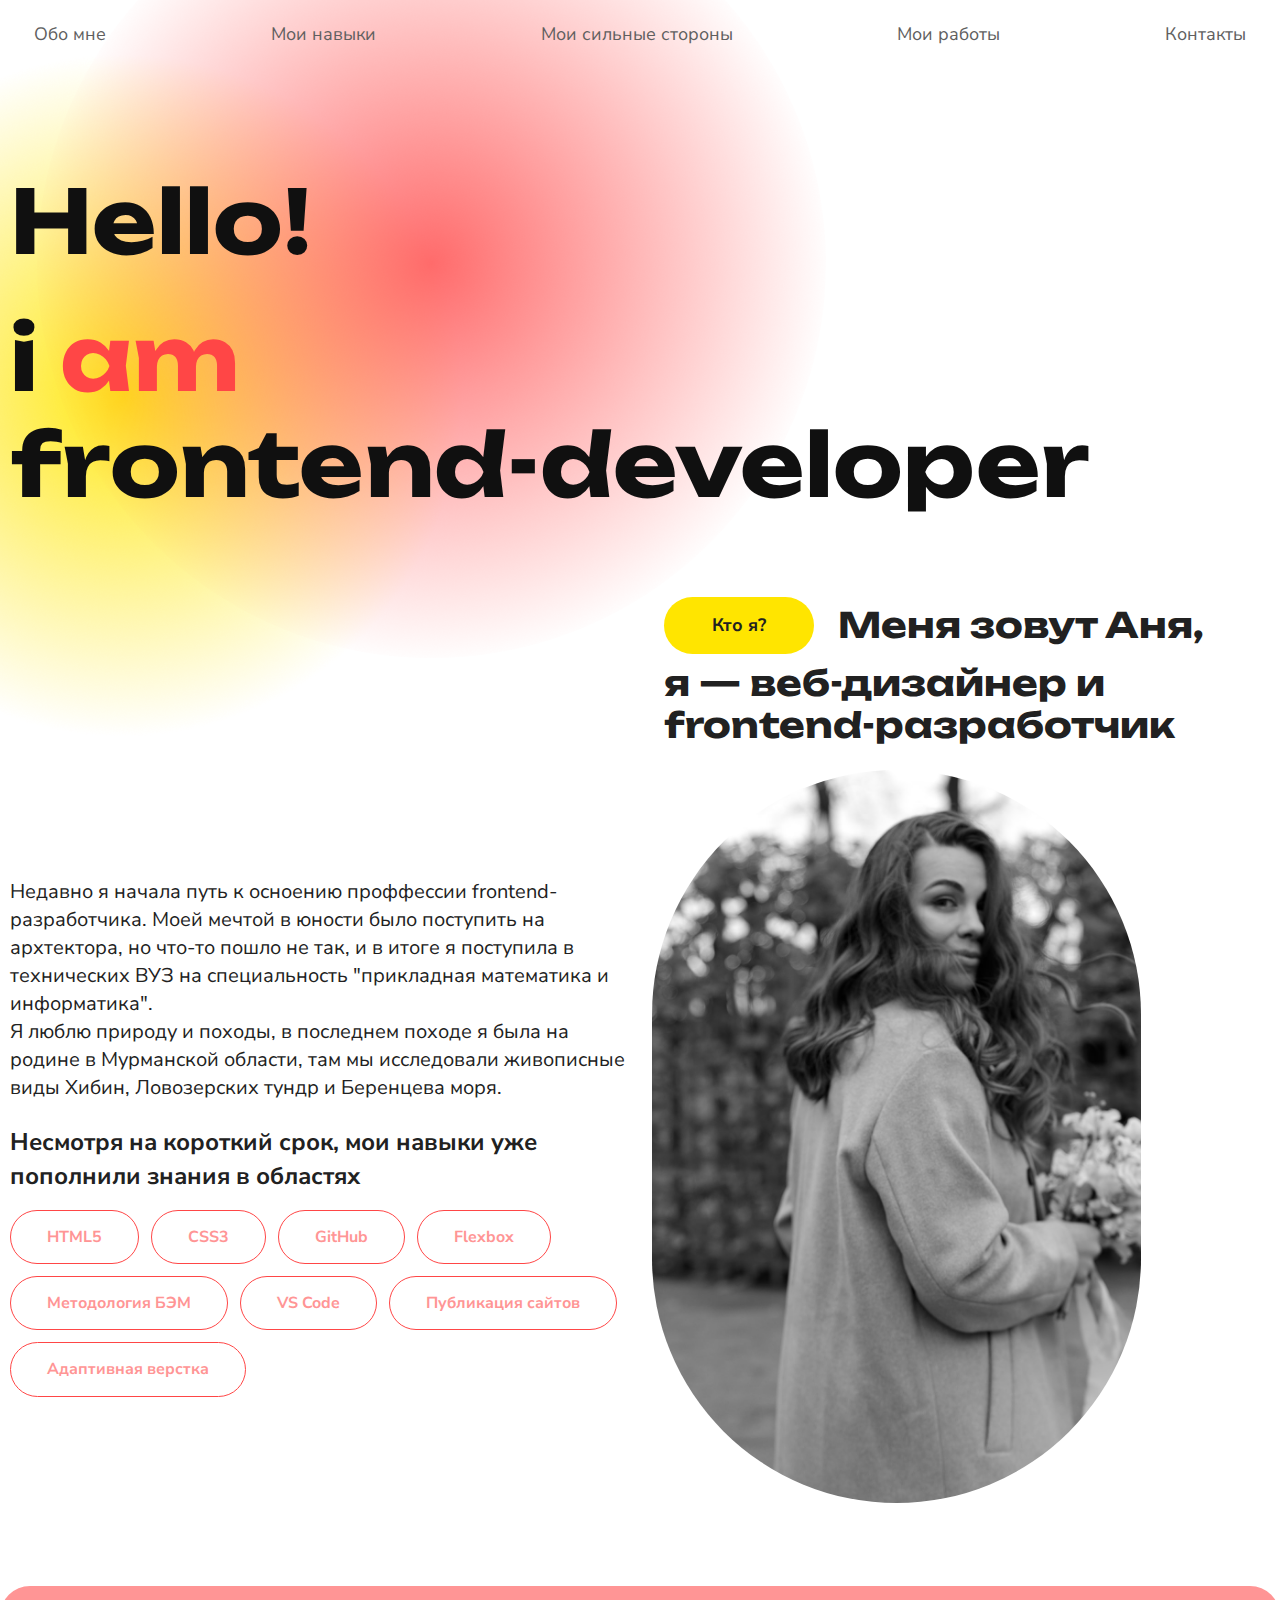
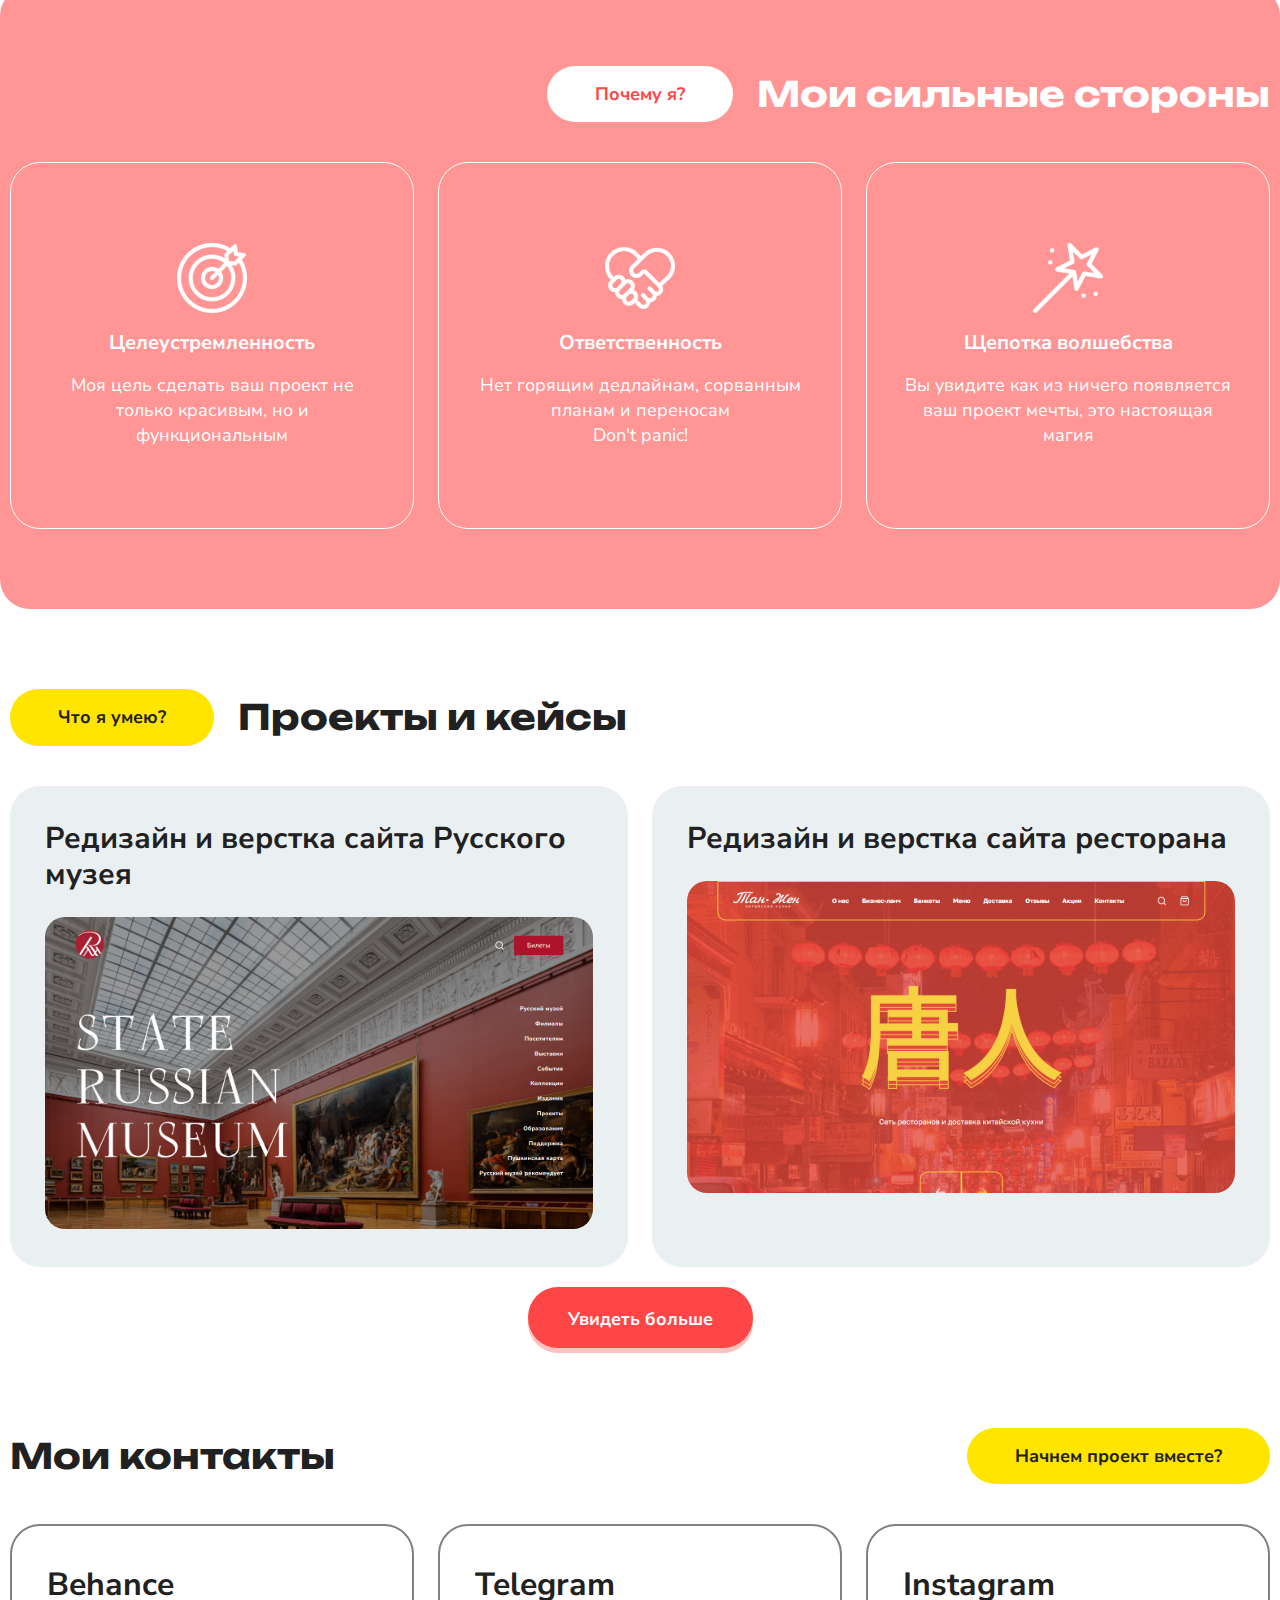
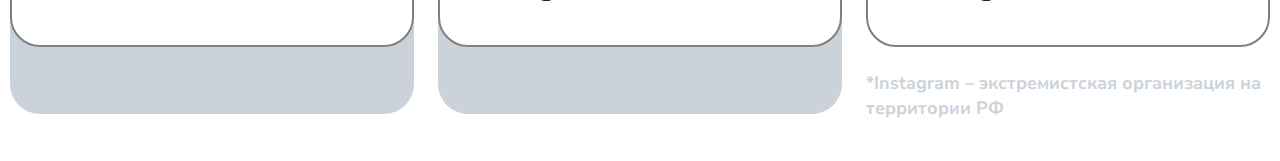
==== index.html @ 2a710a18 "All | без моб.вер" ====
<!DOCTYPE html>
<html lang="en">
<head>
    <meta charset="UTF-8">
    <meta http-equiv="X-UA-Compatible" content="IE=edge">
    <meta name="viewport" content="width=device-width, initial-scale=1.0">

    <!-- Обнуляем стили браузера -->
    <link rel="stylesheet" href="/css/reset.css">

    <!-- Подключаем стили= -->
    <link rel="stylesheet" href="/css/style.css">

    <!-- Шрифт Unbounded -->
    <link rel="preconnect" href="https://fonts.googleapis.com">
    <link rel="preconnect" href="https://fonts.gstatic.com" crossorigin>
    <link href="https://fonts.googleapis.com/css2?family=Unbounded:wght@300;400;600;800&display=swap" rel="stylesheet">
    
    <!-- Шрифт Nunito Sans -->
    <link rel="preconnect" href="https://fonts.googleapis.com">
    <link rel="preconnect" href="https://fonts.gstatic.com" crossorigin>
    <link href="https://fonts.googleapis.com/css2?family=Nunito+Sans:wght@300;400;600;800&display=swap" rel="stylesheet">

    <title>Сайт - портфолио</title>

</head>
<body>
    
    
    <!-- главная -->
    <!-- Картинки на баннере -->
    <img class="img-header" src="/images/bg/bg-header.png" alt="Фоновая картинка">
    <!-- header для desctop версии -->
    <header class="container">
        <ul class="nav-list">
            <a href="#me">
                <li class="nav-item">
                    Обо мне
                </li>
            </a>
            <a href="#skills">
                <li class="nav-item">
                    Мои навыки
                </li>
            </a>
            <a href="#power">
                <li class="nav-item">
                    Мои сильные стороны
                </li>
            </a>
            <a href="#job">
                <li class="nav-item">
                    Мои работы
                </li>
            </a>
            <a href="#contacts">
                <li class="nav-item">
                    Контакты
                </li>
            </a>
        </ul>
    </header>

    <!-- header для mob версии -->
    <main>
        <!-- ПРИВЕТСТВЕННЫЙ БАННЕР -->
        <section class="container section-home">
            <img class="img-home" src="/images/36.jpg" alt="Моё фото">
            <div class="text-home">
                <h1 class="title-home">
                    Hello!
                </h1>
                <p class="subtitle-home">
                    i <span class="subtitle-accent"> am</span> <br>
                    frontend-developer
                </p>
            </div>
        </section>

        <!-- ОБО МНЕ И НАВЫКАХ -->
        <section class="container" id="me">
            <div class="about-title-list">
                <div class="about-title-item about-title-indent">
                    <p class="about-subtitle fillet-shape">
                        Кто я?
                    </p>
                    <h2 class="about-title">
                        Меня зовут Аня,
                    </h2>
                </div>
                <div class="about-title-item">
                    <p class="about-title">
                        я — веб-дизайнер и frontend-разработчик
                    </p>
                </div>
            </div>
            <div class="about-list">
                <div class="about-item">
                    <p class="about-text">
                        Недавно я начала путь к осноению проффессии frontend-разработчика. Моей мечтой в юности было поступить на архтектора, но что-то пошло не так, и в итоге я поступила в технических ВУЗ на специальность "прикладная математика и информатика".
                        <br>Я люблю природу и походы, в последнем походе я была на родине в Мурманской области, там мы исследовали живописные виды Хибин, Ловозерских тундр и Беренцева моря.
                    </p>
                    <p id="skills" class="skills-title">
                        Несмотря на короткий срок, мои навыки уже пополнили знания в областях
                    </p>
                    <div class="skills-list">
                        <p class="skills-item">
                            HTML5
                        </p>
                        <p class="skills-item">
                            CSS3
                        </p>
                        <p class="skills-item">
                            GitHub
                        </p>
                        <p class="skills-item">
                            Flexbox
                        </p>
                        <p class="skills-item">
                            Методология БЭМ
                        </p>
                        <p class="skills-item">
                            VS Code
                        </p>
                        <p class="skills-item">
                            Публикация сайтов
                        </p>
                        <p class="skills-item">
                            Адаптивная верстка
                        </p>
                    </div>
                </div>
                <div class="about-item">
                    <img class="about-img" src="/images/about.jpg" alt="Обо мне">
                </div>
            </div>
        </section>

        <!-- сильные стороны -->
        <section class="background-border">
            <div id="power" class="container">
                <div class="about-title-item left-alignment">
                    <p class="power-subtitle fillet-shape">
                        Почему я?
                    </p>
                    <h2 class="power-title">
                        Мои сильные стороны
                    </h2>
                </div>
                    
                <div class="nav-power-list">
                    <div class="nav-power-item">
                        <img class="power-icon" src="/icon/goal.svg" alt="Иконка целеустремленность">
                        <p class="power-subtitle-item">
                            Целеустремленность
                        </p>
                        <p class="power-description">
                            Моя цель сделать ваш проект не только красивым, но и функциональным
                        </p>
                    </div>
                    <div class="nav-power-item">
                        <img class="power-icon" src="/icon/fair.svg" alt="Иконка Ответственность">
                        <p class="power-subtitle-item">
                            Ответственность
                        </p>
                        <p class="power-description">
                            Нет горящим дедлайнам, сорванным планам и переносам 
                            <br>Don't panic!
                        </p>
                    </div>
                    <div class="nav-power-item">
                        <img class="power-icon" src="/icon/magic.svg" alt="Иконка волшебства">
                        <p class="power-subtitle-item">
                            Щепотка волшебства
                        </p>
                        <p class="power-description">
                            Вы увидите как из ничего появляется ваш проект мечты, это настоящая магия
                        </p>
                    </div>
                </div>

            </div>
        </section>

        <!-- РАБОТЫ -->
        <section class="container">
            <div class="about-title-item">
                <p class="about-subtitle fillet-shape">
                    Что я умею?
                </p>
                <h2 class="about-title">
                    Проекты и кейсы
                </h2>
            </div>

            <div class="portfolio-list">
                <div class="portfolio-item">
                    <p class="title-portfolio">
                        Редизайн и верстка сайта Русского музея
                    </p>
                    <a href="https://state-russian-museum.netlify.app/">
                        <img class="img-portfolio" src="/images/russian-museum.svg" alt="Сайт Русского музея">
                    </a>
                </div>
                <div class="portfolio-item">
                    <p class="title-portfolio">
                        Редизайн и верстка сайта ресторана
                    </p>
                    <a href="https://tan-zhen.netlify.app/">
                        <img class="img-portfolio" src="/images/tan-zhen.svg" alt="Ресторан Тан Жен">
                    </a>
                </div>
            </div>

            <button class="btn cntr-alignment">
                Увидеть больше
            </button>
        </section>
        

    </main>

    <!-- контакты -->
    <footer class="container indent80px">
        <div id="contacts" class="about-title-item-revese">
            <p class="about-subtitle fillet-shape ">
                Начнем проект вместе?
            </p>
            <h2 class="about-title">
                Мои контакты
            </h2>
        </div>

        <div class="footer-list">

            <div class="item-width">
                <div class="footer-item item-shadow">
                    <a href="https://www.behance.net/64586a9d">
                        <p class="subtitle-footer">
                            Behance
                        </p>
                    </a>
                </div>
            </div>
        
            <div class="item-width">
                <div class="footer-item item-shadow">
                    <a href="https://www.behance.net/64586a9d">
                        <p class="subtitle-footer">
                            Telegram
                        </p>
                    </a>
                </div>
            </div>

            <div class="item-not-shadow item-width">
                <div class="footer-item">
                    <a href="https://www.instagram.com/sheleshen_ann">
                        <p class="subtitle-footer">
                            Instagram
                        </p>
                    </a>
                </div>
                <p class="fotter-description">
                    *Instagram – экстремистская организация на территории РФ
                </p>
            </div>
        </div>

    </footer>

</body>
</html>
---- css/style.css ----
/* Общие */

* {
    box-sizing: border-box;
    scroll-behavior: smooth;
    position: relative;
    font-family: 'Nunito Sans', sans-serif;
}

:root {
    /* MAIN */
    --main-grey: #4C4C4C;
    --main-yellow:#FFE500;
    --main-pink: #FF4646;
    --main-pink-light: #FF9595;

    /* BG */
    --bg-white: #ffffff;
    /* --bg-light2: #e5e7f0; */
    --bg-light: #EAF0F2;
    --bg-blue-light: #CCD2DA;
    --main-pink-elight: #ffd3d3;

    /* STROKE */
    --str-grey: #818181;

    /* ТЕКСТ */
    --text-black: #212121;
    --text-header: #101010;
    --text-menu: #5F5F5F;
    --text-menu-hov: #8d8d8d;
    --text-red: #FF4646;
    --text-white: #ffffff;
    --text-light: #CCD2DA;

    /* GAPы */
    --gap8: 8px;
    --gap12: 12px;
    --gap16: 16px;
    --gap24: 24px;
    --gap32: 32px;

    /*  BTN */
    /* Primary */
    --btn-pr-bg: #FF4646;
    --btn-pr-t: #ffffff;
    --btn-pr-sh: #FFC0C0;
    --btn-pr-bgh: #FF4646;
    --btn-pr-th: #ffffff;
    --btn-pr-bgcl: #B72424;
    --btn-pr-tcl: #ffffff;
}


/* ТЕКСТ И ССЫЛКИ */

a, p, ul, li, h3, h4, h5, h6 {
    font-family: 'Nunito Sans', sans-serif;
}

a {
    text-decoration: none;
}

p {
    font-style: normal;
    font-weight: 400;
    font-size: 18px;
    line-height: 140%;
    color: var(--text-black);
}


/*  BTN КНОПКИ */

.btn {
    font-family: 'Nunito Sans', sans-serif;
    background-color: var(--btn-pr-bg);
    border: none;
    border-radius: 30px;
    color: var(--btn-pr-t);
    box-shadow: 0px 5px 0px var(--btn-pr-sh);
    
    font-weight: 700;
    font-size: 18px;
    line-height: 140%;

    text-align: center;
    padding: 20px 40px 16px 40px;
    cursor: pointer;
}

.btn:hover {
    box-shadow: 0px 0px 0px var(--btn-pr-sh);
    transition: all 100ms linear;
}

.btn:active {
    background-color: var(--btn-pr-bgcl);
    color: var(--btn-pr-tcl);
    transition: all 200ms linear;
}


/* РАЗМЕРЫ КНОПОК - normal по умолчанию */

.large {
    font-size: 20px;
    padding: 20px 32px;
}

.normal {
    font-size: 20px;
    padding: 16px 32px;
}

.medium {
    font-size: 16px;
    padding: 14px 32px;
}

.smoll {
    font-size: 14px;
    padding: 12px 24px;
}

.extrasmoll {
    font-size: 14px;
    padding: 8px 24px;
}


/* ЗАГОЛОВКИ */

h1, .subtitle-home {
    font-family: 'Unbounded', sans-serif;
    font-size: 110px;
    font-style: normal;
    font-weight: 700;
    font-size: 96px;
    line-height: 120%;
    letter-spacing: 0.1px;
    color: var(--text-header);
}

@media (max-width: 600px) {
    h1, .subtitle-home {
        font-size: 64px;
    }
}

@media (min-width: 600px) and (max-width: 768px) {
    h1, .subtitle-home {
        font-size: 72px;
    }
}

@media (min-width: 768px) and (max-width: 1024px) {
    h1, .subtitle-home {
        font-size: 80px;
    }
}

@media (min-width: 1024px) and (max-width: 1280px) {
    h1, .subtitle-home {
        font-size: 88px;
    }
}

h2, .about-title {
    font-family: 'Unbounded', sans-serif;
    font-style: normal;
    font-weight: 700;
    font-size: 35px;
    line-height: 120%;
    color: var(--text-black);
}


/* CONTAINER */

.container {
    max-width: 1200px;
    margin-left: auto;
    margin-right: auto;
}

@media (max-width: 600px) {
    .container {
        max-width: calc(100% - 40px);
    }
}

@media (min-width: 600px) and (max-width: 768px) {
    .container {
        max-width: calc(100% - 40px);
    }
}

@media (min-width: 768px) and (max-width: 1024px) {
    .container {
        max-width: calc(100% - 40px);
    }
}

@media (min-width: 1024px) and (max-width: 1280px) {
    .container {
        max-width: calc(100% - 20px);
    }
}


/* ДРУГИЕ СВОЙСТВА */

.cntr-alignment {
    margin: 0px auto;
    display: block
}

.indent80px {
    padding-top: 80px;
}

/* ГЛАВНАЯ */


/* КАРТИНКИ */

.img-header {
    position: absolute;
    top: 0;
}


/* HEADER */

.nav-list {
    display: flex;
    justify-content: space-between;
    gap: 128px;

    padding: 24px;
}

@media (max-width: 768px) {
    .nav-list {
        display: none;
    }
}

@media (min-width: 768px) and (max-width: 1024px) {
    .nav-list {
        gap: 32px;
    }
}

@media (min-width: 1024px) and (max-width: 1280px) {
    .nav-list {
        gap: 64px;
    }
}

.nav-item {
    list-style-type: none;
    font-style: normal;
    font-weight: 400;
    font-size: 20px;
    line-height: 120%;
    color: var(--text-menu);
}

@media (min-width: 768px) and (max-width: 1024px) {
    .nav-item {
        font-size: 16px;
    }
}

@media (min-width: 1024px) and (max-width: 1280px) {
    .nav-item {
        font-size: 18px;
    }
}

.nav-item:hover {
    color: var(--text-menu-hov);
    transition: color 200ms linear;
}


/* баннер */

.section-home {
    padding-top: 24px;
}

.img-home {
    position: absolute;
    top: 34px;
    left: 680px;

    width: 310px;
    height: 310px;
    object-fit: cover;
    object-position: top;

    border-radius: 400px;
    -webkit-filter: grayscale(100%);
    filter: grayscale(100%);
}

@media (max-width: 600px) {
    .img-home {
        top: 70px;
        left: 280px;

        width: 200px;
        height: 200px;
    }
}

@media (min-width: 600px) and (max-width: 768px) {
    .img-home {
        top: 50px;
        left: 380px;

        width: 260px;
        height: 260px;
    }
}

@media (min-width: 768px) and (max-width: 1024px) {
    .img-home {
        top: 34px;
        left: 480px;

        width: 290px;
        height: 290px;
    }
}

@media (min-width: 1024px) and (max-width: 1280px) {
    .img-home {
        top: 34px;
        left: 580px;
    }
}

.text-home{
    padding-top: 75px;
}

.title-home {
    padding-bottom: 32px;
}

.subtitle-accent {
    color: var(--text-red);
}

.subtitle-home {
    padding-bottom: 80px;
}


/* ОБО МНЕ */

.about-title-list {
    margin-left: auto;
    width: calc(100% / 2 - var(--gap24));
    display: flex;
    flex-direction: column;
    padding-bottom: 24px;
}

.about-title-item {
    display: flex;
    flex-direction: row;
    align-items: center;
    gap: var(--gap24);
}

.about-title-indent {
    padding-bottom: 8px;
}

.about-subtitle {
    font-weight: 700;
    background-color: var(--main-yellow);
}

.fillet-shape {
    border-radius: 30px;
    padding: 16px 48px 15px 48px;
}

.about-list {
    display: flex;
    flex-direction: row;
    justify-content: space-between;
    align-items: center;
    gap: var(--gap24);
}

.about-item {
    width: calc((100% - var(--gap24)*1)/2);
}

.about-text {
    font-size: 20px;
    padding-bottom: 24px;
}

.skills-title {
    font-size: 24px;
    font-weight: 700;
    padding-bottom: 16px;
}

.skills-list {
    display: flex;
    flex-direction: row;
    flex-wrap: wrap;
    gap: var(--gap12);
}

.skills-item {
    font-weight: 700;
    font-size: 16px;
    border: 1px solid var(--main-pink);
    color: var(--main-pink-light);
    border-radius: 30px;
    padding: 15px 36px;
}

.about-img {
    border-radius: 294px;
    object-fit: cover;
    object-position: top;
    max-width: 588px;
    max-height: 733px;
}


/* СИЛЬНЫЕ СТОРОНЫ */

.background-border {
    background-color: var(--main-pink-light);
    border-radius: 30px;
    margin: 80px 0px;
    padding: 80px 0px;

}

.power-subtitle {
    font-weight: 700;
    background-color: var(--bg-white);
    color: var(--text-red);
}

.power-title {
    color: var(--text-white);
}

.left-alignment {
    justify-content: end;
}

.nav-power-list { 
    display: flex;
    flex-direction: row;
    justify-content: space-between;
    gap: var(--gap24);
    padding-top: 40px;
}

.nav-power-item {
    width: calc(100% - (var(--gap24)*2)/3);
    border-radius: 30px;
    border: 1px solid var(--bg-white);
    text-align: center; 

    display: flex;
    flex-direction: column;
    align-items: center;
    justify-content: center;
    flex-wrap: wrap;
    gap: var(--gap16);
    padding: 80px 32px;
}

.power-subtitle-item {
    font-size: 20px;
    font-weight: 700;
    color: var(--text-white);
}

.power-description {
    color: var(--text-white);
}

.power-icon {
    width: 70px;
}


/* Мое портфолио */

.portfolio-list {
    display: flex;
    flex-direction: row;
    gap: var(--gap24);
    padding: 40px 0px 20px 0px;
}

.portfolio-item {
    width: calc((100% - var(--gap24)*1)/2);

    padding: 35px;
    background: var(--bg-light);
    border-radius: 30px;
}

.title-portfolio {
    font-weight: 700;
    font-size: 30px;
    line-height: 120%;
    padding-bottom: 24px;
}

.img-portfolio {
    border-radius: 20px;
    object-fit: contain;
    width: 100%;
}


/* КОНТАКТЫ */

.about-title-item-revese {
    display: flex;
    flex-direction: row-reverse;
    justify-content: space-between;
    align-items: center;
    gap: var(--gap24);
}

.footer-list {
    display: flex;
    flex-direction: row;
    justify-content: space-between;
    gap: var(--gap24);
    padding: 40px 0px;
}

.footer-item {
    padding: 40px 0px 40px 35px;
    background: var(--bg-white);
    border: 2px solid var(--str-grey);
    border-radius: 30px;
}

.footer-item:hover {
    border: 2px solid var(--main-pink-light);
    transition: all 200ms linear;
}

.item-width {
    width: calc((100% - var(--gap24)*2)/3);
    overflow: hidden;
}

.item-shadow {
    box-shadow: 0px 67px 0px var(--bg-blue-light);
}

.item-shadow:hover {
    box-shadow: 0px 67px 0px var(--main-pink-elight);
}

.item-not-shadow {
    display: flex;
    flex-direction: column;
    gap: var(--gap24);
}

.subtitle-footer {
    font-weight: 700;
    font-size: 32px;
    line-height: 120%;
}

.fotter-description {
    font-weight: 700;
    color: var(--text-light);
}
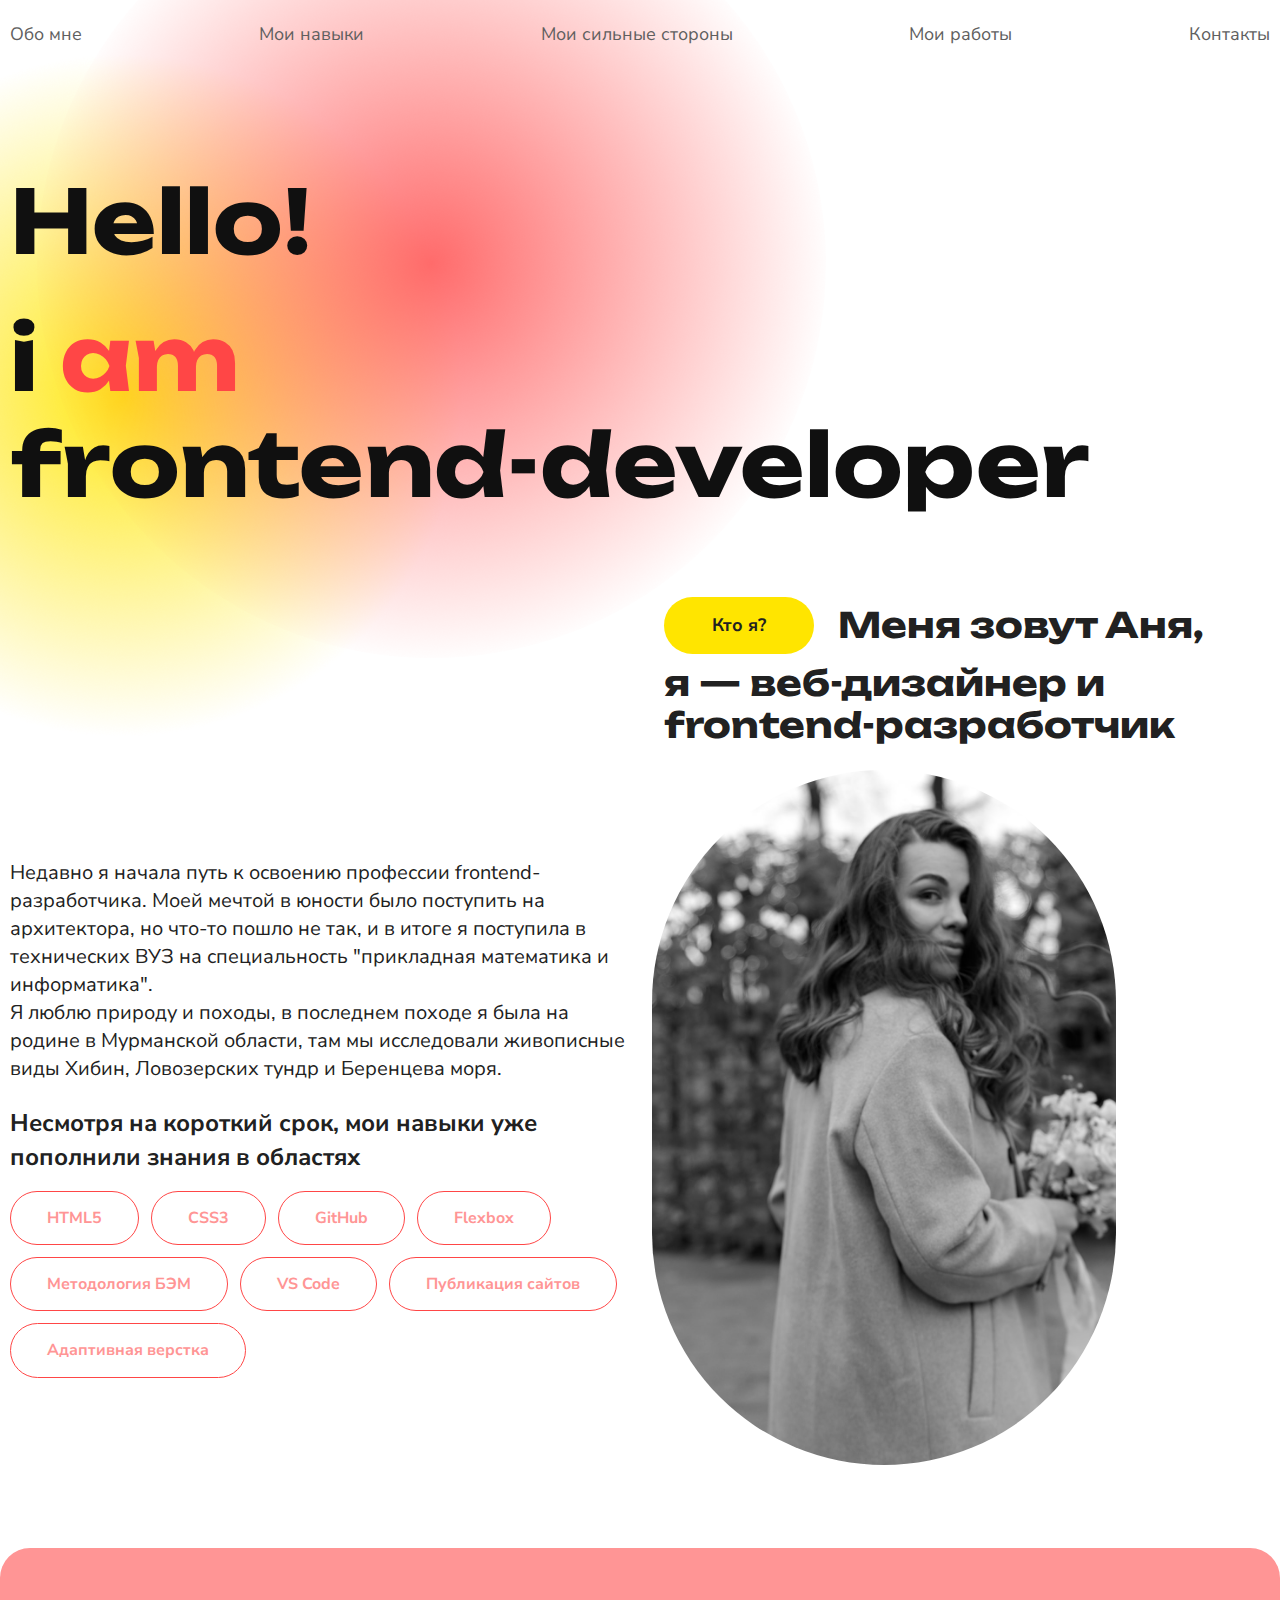
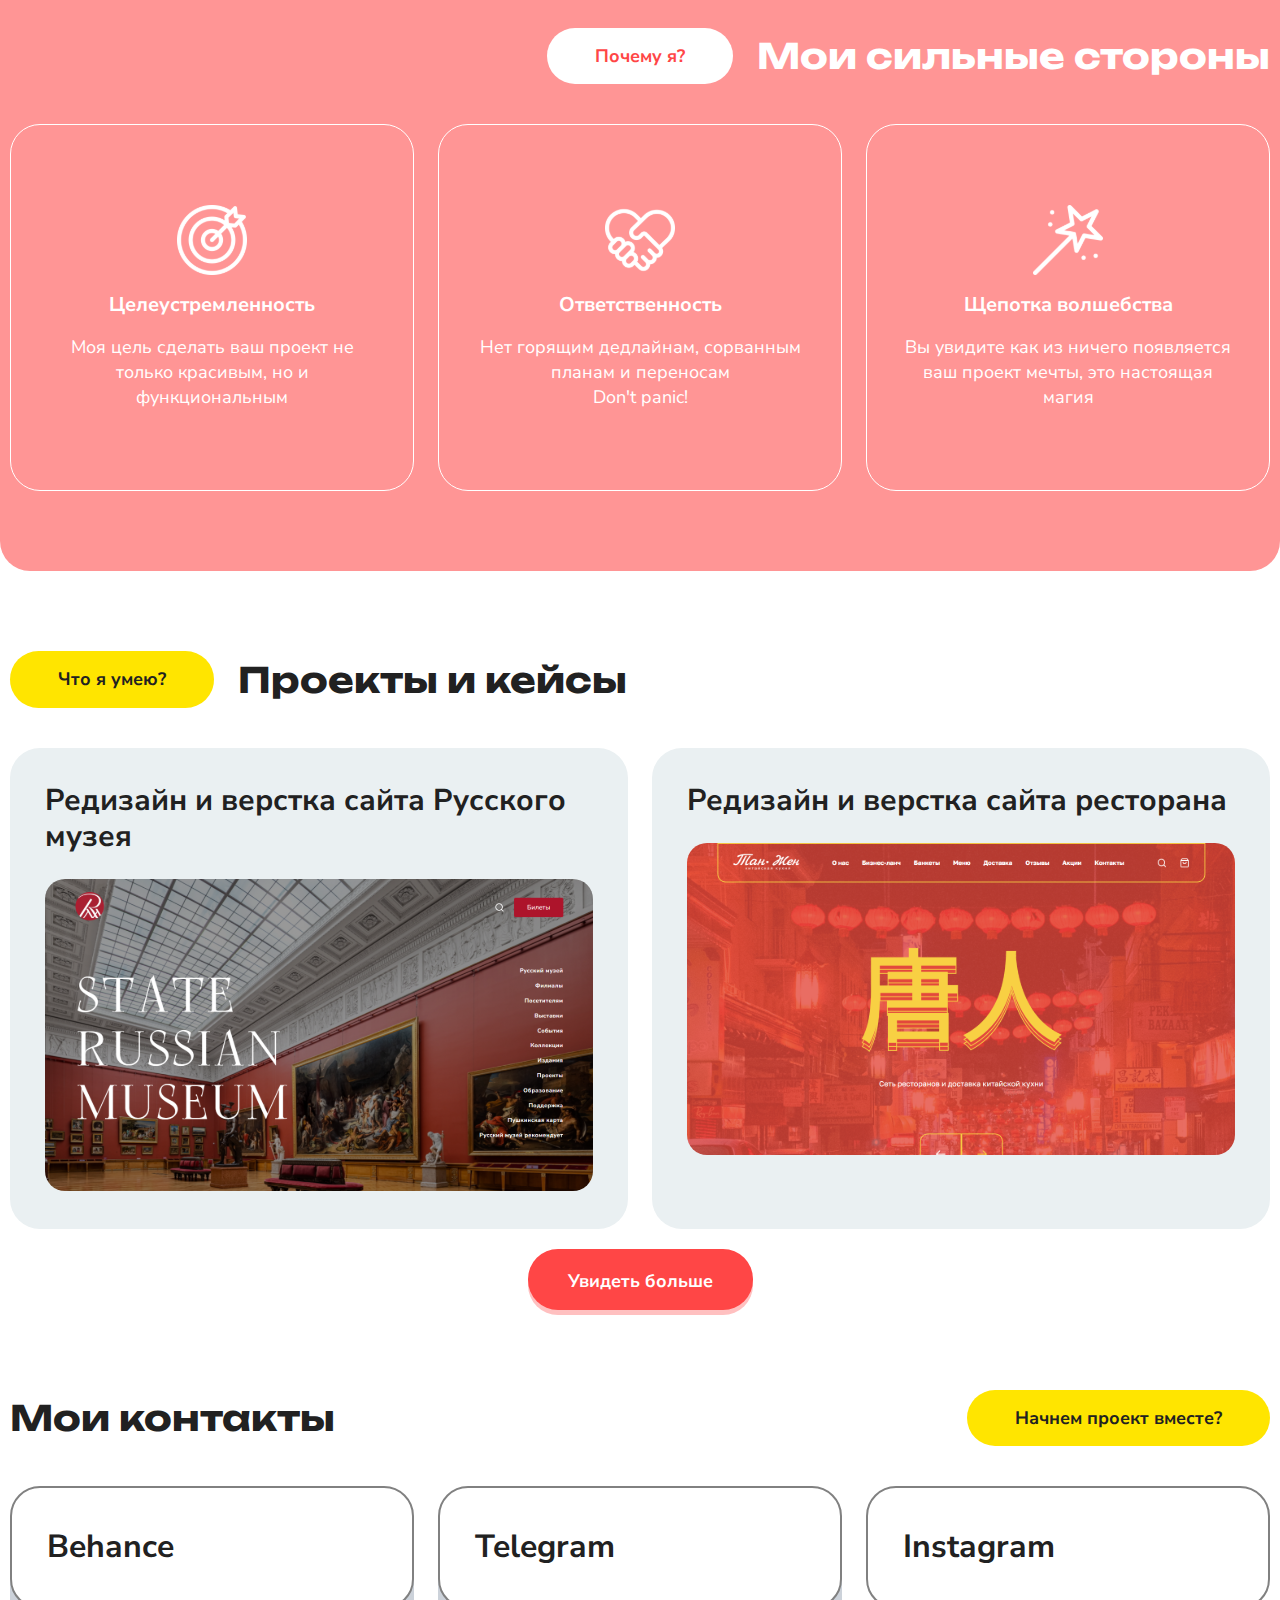
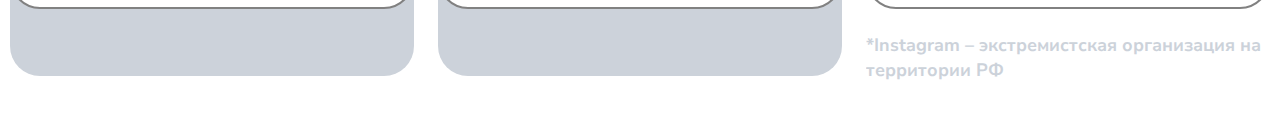
==== commit 152801de: "mob.ver | all" ====
--- a/index.html
+++ b/index.html
@@ -33,22 +33,22 @@
     <!-- header для desctop версии -->
     <header class="container">
         <ul class="nav-list">
-            <a href="#me">
+            <a href="/index.html#me">
                 <li class="nav-item">
                     Обо мне
                 </li>
             </a>
-            <a href="#skills">
+            <a href="/index.html#skills">
                 <li class="nav-item">
                     Мои навыки
                 </li>
             </a>
-            <a href="#power">
+            <a href="/index.html#power">
                 <li class="nav-item">
                     Мои сильные стороны
                 </li>
             </a>
-            <a href="#job">
+            <a href="/index.html#job">
                 <li class="nav-item">
                     Мои работы
                 </li>
@@ -97,7 +97,7 @@
             <div class="about-list">
                 <div class="about-item">
                     <p class="about-text">
-                        Недавно я начала путь к осноению проффессии frontend-разработчика. Моей мечтой в юности было поступить на архтектора, но что-то пошло не так, и в итоге я поступила в технических ВУЗ на специальность "прикладная математика и информатика".
+                        Недавно я начала путь к освоению профессии frontend-разработчика. Моей мечтой в юности было поступить на архитектора, но что-то пошло не так, и в итоге я поступила в технических ВУЗ на специальность "прикладная математика и информатика".
                         <br>Я люблю природу и походы, в последнем походе я была на родине в Мурманской области, там мы исследовали живописные виды Хибин, Ловозерских тундр и Беренцева моря.
                     </p>
                     <p id="skills" class="skills-title">
@@ -184,7 +184,7 @@
 
         <!-- РАБОТЫ -->
         <section class="container">
-            <div class="about-title-item">
+            <div id="job" class="about-title-item">
                 <p class="about-subtitle fillet-shape">
                     Что я умею?
                 </p>
@@ -212,9 +212,11 @@
                 </div>
             </div>
 
-            <button class="btn cntr-alignment">
-                Увидеть больше
-            </button>
+            <a href="/portfolio.html">
+                <button class="btn cntr-alignment">
+                    Увидеть больше
+                </button>
+            </a>
         </section>
         
 
@@ -261,7 +263,7 @@
                         </p>
                     </a>
                 </div>
-                <p class="fotter-description">
+                <p class="footer-description">
                     *Instagram – экстремистская организация на территории РФ
                 </p>
             </div>
--- a/css/style.css
+++ b/css/style.css
@@ -68,6 +68,18 @@
     font-size: 18px;
     line-height: 140%;
     color: var(--text-black);
+}
+
+@media (max-width: 600px) {
+    p {
+        font-size: 16px;
+    }
+}
+
+@media (min-width: 600px) and (max-width: 768px) {
+    p {
+        font-size: 17px;
+    }
 }
 
 
@@ -90,6 +102,20 @@
     cursor: pointer;
 }
 
+@media (max-width: 600px) {
+    .btn {
+        font-size: 16px;
+        padding: 17px 32px 14px 32px;
+    }
+}
+
+@media (min-width: 600px) and (max-width: 768px) {
+    .btn {
+        font-size: 17px;
+        padding: 18px 36px 14px 36px;
+    }
+}
+
 .btn:hover {
     box-shadow: 0px 0px 0px var(--btn-pr-sh);
     transition: all 100ms linear;
@@ -143,7 +169,19 @@
     color: var(--text-header);
 }
 
-@media (max-width: 600px) {
+@media (max-width: 340px) {
+    h1, .subtitle-home {
+        font-size: 40px;
+    }
+}
+
+@media (min-width: 340px) and (max-width: 400px) {
+    h1, .subtitle-home {
+        font-size: 50px;
+    }
+}
+
+@media (min-width: 400px) and (max-width: 600px) {
     h1, .subtitle-home {
         font-size: 64px;
     }
@@ -176,6 +214,20 @@
     color: var(--text-black);
 }
 
+@media (max-width: 600px) {
+    h2, .about-title {
+        font-size: 30px;
+        text-align: center;
+    }
+}
+
+@media (min-width: 600px) and (max-width: 768px) {
+    h2, .about-title {
+        font-size: 32px;
+        text-align: center;
+    }
+}
+
 
 /* CONTAINER */
 
@@ -221,14 +273,43 @@
     padding-top: 80px;
 }
 
+@media (max-width: 600px) {
+    .indent80px {
+        padding-top: 40px;
+    }
+}
+
+@media (min-width: 600px) and (max-width: 768px) {
+    .indent80px {
+        padding-top: 40px;
+    }
+}
+
+@media (min-width: 768px) and (max-width: 1024px) {
+    .indent80px {
+        padding-top: 60px;
+    }
+}
+
 /* ГЛАВНАЯ */
-
 
 /* КАРТИНКИ */
 
 .img-header {
     position: absolute;
     top: 0;
+}
+
+@media (max-width: 600px) {
+    .img-header {
+        width: 100%;
+    }
+}
+
+@media (min-width: 600px) and (max-width: 768px) {
+    .img-header {
+        width: 100%;
+    }
 }
 
 
@@ -238,8 +319,7 @@
     display: flex;
     justify-content: space-between;
     gap: 128px;
-
-    padding: 24px;
+    padding: 24px 0px;
 }
 
 @media (max-width: 768px) {
@@ -308,20 +388,46 @@
     filter: grayscale(100%);
 }
 
-@media (max-width: 600px) {
+@media (max-width: 500px) {
     .img-home {
-        top: 70px;
-        left: 280px;
-
-        width: 200px;
-        height: 200px;
-    }
-}
-
-@media (min-width: 600px) and (max-width: 768px) {
+        display: none;
+    } 
+}
+
+@media (min-width: 500px) and (max-width: 600px) {
     .img-home {
         top: 50px;
-        left: 380px;
+        left: 280px;
+
+        width: 180px;
+        height: 180px;
+    }
+}
+
+@media (min-width: 600px) and (max-width: 650px) {
+    .img-home {
+        top: 60px;
+        left: 350px;
+
+        width: 210px;
+        height: 210px;
+    }
+}
+
+@media (min-width: 650px) and (max-width: 680px) {
+    .img-home {
+        top: 55px;
+        left: 370px;
+
+        width: 240px;
+        height: 240px;
+    }
+}
+
+@media (min-width: 680px) and (max-width: 768px) {
+    .img-home {
+        top: 50px;
+        left: 400px;
 
         width: 260px;
         height: 260px;
@@ -330,7 +436,7 @@
 
 @media (min-width: 768px) and (max-width: 1024px) {
     .img-home {
-        top: 34px;
+        top: 40px;
         left: 480px;
 
         width: 290px;
@@ -349,6 +455,18 @@
     padding-top: 75px;
 }
 
+@media (max-width: 600px) {
+    .text-home{
+        padding-top: 40px;
+    }
+}
+
+@media (min-width: 600px) and (max-width: 768px) {
+    .text-home{
+        padding-top: 60px;
+    }
+}
+
 .title-home {
     padding-bottom: 32px;
 }
@@ -361,6 +479,17 @@
     padding-bottom: 80px;
 }
 
+@media (max-width: 600px) {
+    .subtitle-home {
+        padding-bottom: 40px;
+    }
+}
+
+@media (min-width: 600px) and (max-width: 768px) {
+    .subtitle-home {
+        padding-bottom: 60px;
+    }
+}
 
 /* ОБО МНЕ */
 
@@ -372,6 +501,27 @@
     padding-bottom: 24px;
 }
 
+@media (max-width: 600px) {
+    .about-title-list {
+        margin-left: 0;
+        width: 100%;
+    }
+}
+
+@media (min-width: 600px) and (max-width: 768px) {
+    .about-title-list {
+        margin-left: 0;
+        width: 100%;
+    }
+}
+
+@media (min-width: 768px) and (max-width: 1024px) {
+    .about-title-list {
+        margin-left: 0;
+        width: 100%;
+    }
+}
+
 .about-title-item {
     display: flex;
     flex-direction: row;
@@ -379,8 +529,30 @@
     gap: var(--gap24);
 }
 
+@media (max-width: 600px) {
+    .about-title-item {
+        flex-direction: column;
+        justify-content: center;
+        align-items: center;
+        gap: var(--gap16);
+    }
+}
+
+@media (min-width: 600px) and (max-width: 768px) {
+    .about-title-item {
+        flex-direction: column;
+        justify-content: center;
+    }
+}
+
 .about-title-indent {
     padding-bottom: 8px;
+}
+
+@media (max-width: 600px) {
+    .about-title-indent {
+        text-align: center;
+    }
 }
 
 .about-subtitle {
@@ -391,6 +563,24 @@
 .fillet-shape {
     border-radius: 30px;
     padding: 16px 48px 15px 48px;
+}
+
+@media (max-width: 600px) {
+    .fillet-shape {
+        padding: 14px 32px 13px 32px;
+    }
+}
+
+@media (min-width: 600px) and (max-width: 768px) {
+    .fillet-shape {
+        padding: 15px 40px 14px 40px;
+    }
+}
+
+@media (min-width: 768px) and (max-width: 1024px) {
+    .fillet-shape {
+        padding: 16px 44px 15px 44px;
+    }
 }
 
 .about-list {
@@ -401,8 +591,56 @@
     gap: var(--gap24);
 }
 
+@media (max-width: 600px) {
+    .about-list {
+        flex-direction: column-reverse;
+        align-items: start;
+    }
+}
+
+@media (min-width: 600px) and (max-width: 768px) {
+    .about-list {
+        flex-direction: column-reverse;
+        align-items: start;
+    }
+}
+
+@media (min-width: 768px) and (max-width: 1024px) {
+    .about-list {
+        flex-direction: column-reverse;
+        align-items: start;
+    }
+}
+
 .about-item {
     width: calc((100% - var(--gap24)*1)/2);
+}
+
+@media (max-width: 600px) {
+    .about-item {
+        width: 100%;
+        display: flex;
+        flex-direction: column;
+        align-items: center;
+    }
+}
+
+@media (min-width: 600px) and (max-width: 768px) {
+    .about-item {
+        width: 100%;
+        display: flex;
+        flex-direction: column;
+        align-items: center;
+    }
+}
+
+@media (min-width: 768px) and (max-width: 1024px) {
+    .about-item {
+        width: 100%;
+        display: flex;
+        flex-direction: column;
+        align-items: center;
+    }
 }
 
 .about-text {
@@ -432,12 +670,45 @@
     padding: 15px 36px;
 }
 
+@media (max-width: 600px) {
+    .skills-item {
+        font-size: 15px;
+        padding: 13px 30px;
+    }
+}
+
+@media (min-width: 600px) and (max-width: 768px) {
+    .skills-item {
+        font-size: 15px;
+        padding: 14px 32px;
+    }
+}
+
 .about-img {
     border-radius: 294px;
     object-fit: cover;
     object-position: top;
-    max-width: 588px;
-    max-height: 733px;
+    width: 75%;
+    /* max-width: 588px;
+    max-height: 733px; */
+}
+
+@media (max-width: 600px) {
+    .about-img {
+        width: 90%;
+    }
+}
+
+@media (min-width: 600px) and (max-width: 768px) {
+    .about-img {
+        width: 80%;
+    }
+}
+
+@media (min-width: 768px) and (max-width: 1024px) {
+    .about-img {
+        width: 60%;
+    }
 }
 
 
@@ -448,7 +719,27 @@
     border-radius: 30px;
     margin: 80px 0px;
     padding: 80px 0px;
-
+}
+
+@media (max-width: 600px) {
+    .background-border {
+        margin: 40px 0px;
+        padding: 40px 0px;
+    }
+}
+
+@media (min-width: 600px) and (max-width: 768px) {
+    .background-border {
+        margin: 40px 0px;
+        padding: 40px 0px;
+    }
+}
+
+@media (min-width: 768px) and (max-width: 1024px) {
+    .background-border {
+        margin: 60px 0px;
+        padding: 60px 0px;
+    }
 }
 
 .power-subtitle {
@@ -461,16 +752,48 @@
     color: var(--text-white);
 }
 
+@media (max-width: 600px) {
+    .power-title {
+        text-align: center;
+    }
+}
+
 .left-alignment {
     justify-content: end;
+}
+
+@media (max-width: 600px) {
+    .left-alignment {
+        justify-content: center;
+    }
+}
+
+@media (min-width: 600px) and (max-width: 768px) {
+    .left-alignment {
+        justify-content: center;
+    }
 }
 
 .nav-power-list { 
     display: flex;
     flex-direction: row;
     justify-content: space-between;
+    /* flex-wrap: wrap; */
     gap: var(--gap24);
     padding-top: 40px;
+}
+
+@media (max-width: 600px) {
+    .nav-power-list { 
+        flex-direction: column;
+        padding-top: 30px;
+    }
+}
+
+@media (min-width: 600px) and (max-width: 920px) {
+    .nav-power-list { 
+        flex-direction: column;
+    }
 }
 
 .nav-power-item {
@@ -488,6 +811,20 @@
     padding: 80px 32px;
 }
 
+@media (max-width: 600px) {
+    .nav-power-item {
+        width: 100%;
+        padding: 60px 50px;
+    }
+}
+
+@media (min-width: 600px) and (max-width: 920px) {
+    .nav-power-item {
+        width: 100%;
+        padding: 60px 50px;
+    }
+}
+
 .power-subtitle-item {
     font-size: 20px;
     font-weight: 700;
@@ -512,12 +849,49 @@
     padding: 40px 0px 20px 0px;
 }
 
+@media (max-width: 600px) {
+    .portfolio-list {
+        flex-direction: column;
+        padding: 30px 0px 20px 0px;
+    }
+}
+
+@media (min-width: 600px) and (max-width: 768px) {
+    .portfolio-list {
+        flex-direction: column;
+        padding: 30px 0px 20px 0px;
+    }
+}
+
 .portfolio-item {
     width: calc((100% - var(--gap24)*1)/2);
 
     padding: 35px;
     background: var(--bg-light);
     border-radius: 30px;
+}
+
+@media (max-width: 600px) {
+    .portfolio-item {
+        width: 100%;
+    }
+}
+
+@media (min-width: 600px) and (max-width: 768px) {
+    .portfolio-item {
+        display: flex;
+        flex-direction: column;
+        justify-content: space-between;
+        width: 100%;
+    }
+}
+
+@media (min-width: 768px) and (max-width: 1024px) {
+    .portfolio-item {
+        display: flex;
+        flex-direction: column;
+        justify-content: space-between;
+    }
 }
 
 .title-portfolio {
@@ -525,6 +899,27 @@
     font-size: 30px;
     line-height: 120%;
     padding-bottom: 24px;
+}
+
+@media (max-width: 600px) {
+    .title-portfolio {
+        font-size: 24px;
+        padding-bottom: 18px;
+    }
+}
+
+@media (min-width: 600px) and (max-width: 768px) {
+    .title-portfolio {
+        font-size: 26px;
+        padding-bottom: 20px;
+    }
+}
+
+@media (min-width: 768px) and (max-width: 1024px) {
+    .title-portfolio {
+        font-size: 28px;
+        padding-bottom: 20px;
+    }
 }
 
 .img-portfolio {
@@ -544,6 +939,19 @@
     gap: var(--gap24);
 }
 
+@media (max-width: 600px) {
+    .about-title-item-revese {
+        flex-direction: column;
+        gap: var(--gap16);
+    }
+}
+
+@media (min-width: 600px) and (max-width: 900px) {
+    .about-title-item-revese {
+        flex-direction: column;
+    }
+}
+
 .footer-list {
     display: flex;
     flex-direction: row;
@@ -552,6 +960,20 @@
     padding: 40px 0px;
 }
 
+@media (max-width: 600px) {
+    .footer-list {
+        flex-direction: column;
+        padding: 30px 0px;
+        gap: var(--gap16);
+    }
+}
+
+@media (min-width: 600px) and (max-width: 900px) {
+    .footer-list {
+        flex-direction: column;
+    }
+}
+
 .footer-item {
     padding: 40px 0px 40px 35px;
     background: var(--bg-white);
@@ -559,6 +981,18 @@
     border-radius: 30px;
 }
 
+@media (max-width: 600px) {
+    .footer-item {
+        padding: 30px 0px 30px 20px;
+    }
+}
+
+@media (min-width: 600px) and (max-width: 900px) {
+    .footer-item {
+        padding: 30px 0px 30px 30px;
+    }
+}
+
 .footer-item:hover {
     border: 2px solid var(--main-pink-light);
     transition: all 200ms linear;
@@ -569,12 +1003,42 @@
     overflow: hidden;
 }
 
+@media (max-width: 600px) {
+    .item-width {
+        width: 100%;
+    }
+}
+
+@media (min-width: 600px) and (max-width: 900px) {
+    .item-width {
+        width: 100%;
+    }
+}
+
 .item-shadow {
     box-shadow: 0px 67px 0px var(--bg-blue-light);
 }
 
 .item-shadow:hover {
     box-shadow: 0px 67px 0px var(--main-pink-elight);
+}
+
+@media (max-width: 600px) {
+    .item-shadow {
+        box-shadow: 0px 0px 0px var(--bg-blue-light);
+    } 
+}
+
+@media (min-width: 600px) and (max-width: 900px) {
+    .item-shadow {
+        box-shadow: 0px 0px 0px var(--bg-blue-light);
+    } 
+}
+
+@media (min-width: 900px) and (max-width: 1024px) {
+    .item-shadow {
+        box-shadow: 0px 70px 0px var(--bg-blue-light);
+    } 
 }
 
 .item-not-shadow {
@@ -583,13 +1047,55 @@
     gap: var(--gap24);
 }
 
+@media (max-width: 600px) {
+    .item-not-shadow {
+        gap: var(--gap16);
+    }
+}
+
 .subtitle-footer {
     font-weight: 700;
     font-size: 32px;
     line-height: 120%;
 }
 
-.fotter-description {
+@media (max-width: 600px) {
+    .subtitle-footer {
+        font-size: 20px;
+    }
+}
+
+@media (min-width: 600px) and (max-width: 900px) {
+    .subtitle-footer {
+        font-size: 24px;
+    }
+}
+
+@media (min-width: 900px) and (max-width: 1024px) {
+    .subtitle-footer {
+        font-size: 26px;
+    }
+}
+
+.footer-description {
     font-weight: 700;
     color: var(--text-light);
+}
+
+@media (max-width: 600px) {
+    .footer-description {
+        font-size: 16px;
+    }
+}
+
+@media (min-width: 600px) and (max-width: 900px) {
+    .footer-description {
+        font-size: 16px;
+    }
+}
+
+@media (min-width: 900px) and (max-width: 1024px) {
+    .footer-description {
+        font-size: 17px;
+    }
 }